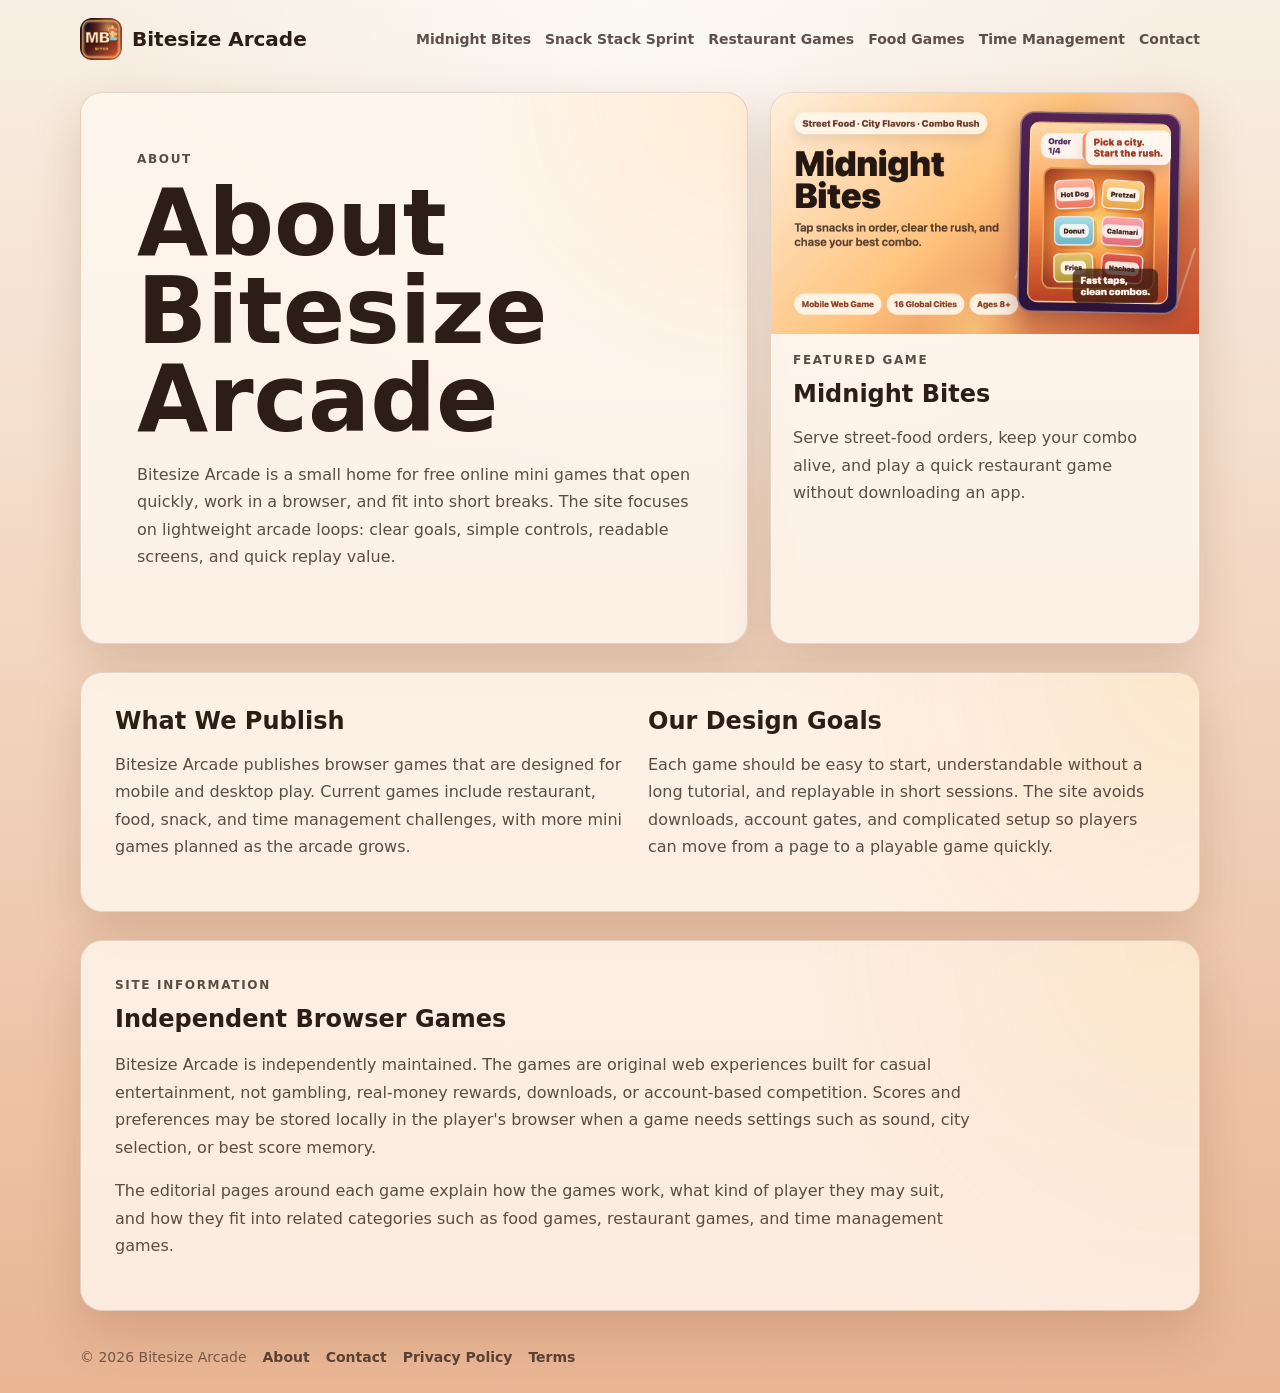
==== about/index.html @ bd2ee81a "Prepare site for AdSense review" ====
<!DOCTYPE html>
<html lang="en">
  <head>
    <meta charset="UTF-8" />
    <meta name="viewport" content="width=device-width, initial-scale=1, viewport-fit=cover" />
    <meta name="description" content="About Bitesize Arcade, a small browser game site focused on free online mini games that load quickly and play well on mobile and desktop." />
    <meta name="robots" content="index,follow" />
    <link rel="canonical" href="https://bitesizearcade.com/about/" />
    <meta property="og:title" content="About Bitesize Arcade" />
    <meta property="og:description" content="Learn about Bitesize Arcade, a free browser game site for quick restaurant, food, snack, and time management games." />
    <meta property="og:url" content="https://bitesizearcade.com/about/" />
    <meta property="og:site_name" content="Bitesize Arcade" />
    <title>About Bitesize Arcade</title>
    <link rel="icon" type="image/png" sizes="192x192" href="../assets/icons/icon-192.png" />
    <link rel="stylesheet" href="../styles.css?v=20260506arcade" />
    <link rel="stylesheet" href="../site.css?v=20260506arcade" />
  </head>
  <body class="site-page">
    <header class="site-header">
      <a class="site-logo" href="../"><img src="../assets/icons/icon-192.png" alt="" /><span>Bitesize Arcade</span></a>
      <nav class="site-nav" aria-label="Primary navigation">
        <a href="../midnight-bites/">Midnight Bites</a>
        <a href="../games/snack-stack-sprint/">Snack Stack Sprint</a>
        <a href="../restaurant-games/">Restaurant Games</a>
        <a href="../food-games/">Food Games</a>
        <a href="../time-management-games/">Time Management</a>
        <a href="../contact/">Contact</a>
      </nav>
    </header>

    <main class="site-main">
      <section class="site-hero category-hero">
        <div class="site-hero-copy">
          <p class="site-kicker">About</p>
          <h1>About Bitesize Arcade</h1>
          <p>
            Bitesize Arcade is a small home for free online mini games that open quickly, work in a browser, and fit into short breaks.
            The site focuses on lightweight arcade loops: clear goals, simple controls, readable screens, and quick replay value.
          </p>
        </div>
        <a class="featured-game" href="../midnight-bites/">
          <img src="../assets/social/share-cover.jpg" alt="Midnight Bites browser game preview" />
          <div>
            <p class="site-kicker">Featured Game</p>
            <h2>Midnight Bites</h2>
            <p>Serve street-food orders, keep your combo alive, and play a quick restaurant game without downloading an app.</p>
          </div>
        </a>
      </section>

      <section class="site-section editorial-section">
        <div>
          <h2>What We Publish</h2>
          <p>
            Bitesize Arcade publishes browser games that are designed for mobile and desktop play. Current games include restaurant,
            food, snack, and time management challenges, with more mini games planned as the arcade grows.
          </p>
        </div>
        <div>
          <h2>Our Design Goals</h2>
          <p>
            Each game should be easy to start, understandable without a long tutorial, and replayable in short sessions. The site avoids
            downloads, account gates, and complicated setup so players can move from a page to a playable game quickly.
          </p>
        </div>
      </section>

      <section class="site-section">
        <div class="section-head">
          <p class="site-kicker">Site Information</p>
          <h2>Independent Browser Games</h2>
        </div>
        <div class="long-copy">
          <p>
            Bitesize Arcade is independently maintained. The games are original web experiences built for casual entertainment, not
            gambling, real-money rewards, downloads, or account-based competition. Scores and preferences may be stored locally in the
            player's browser when a game needs settings such as sound, city selection, or best score memory.
          </p>
          <p>
            The editorial pages around each game explain how the games work, what kind of player they may suit, and how they fit into
            related categories such as food games, restaurant games, and time management games.
          </p>
        </div>
      </section>
    </main>

    <footer class="site-footer">
      <span>© 2026 Bitesize Arcade</span>
      <a href="../about/">About</a>
      <a href="../contact/">Contact</a>
      <a href="../docs/privacy.html">Privacy Policy</a>
      <a href="../docs/terms.html">Terms</a>
    </footer>
  </body>
</html>
---- styles.css ----
:root {
  color-scheme: light;
  --bg: #f7eadf;
  --bg-deep: #efc3a4;
  --ink: #2d1d17;
  --accent: #d95d39;
  --accent-deep: #a83f22;
  --gold: #f3b94f;
  --teal: #2f7f79;
  --card: rgba(255, 247, 238, 0.82);
  --line: rgba(72, 31, 19, 0.14);
  --shadow: 0 20px 50px rgba(102, 49, 21, 0.18);
}

* {
  box-sizing: border-box;
}

html,
body {
  min-height: 100%;
  overscroll-behavior: none;
  -webkit-text-size-adjust: 100%;
}

body {
  margin: 0;
  min-height: 100vh;
  min-height: 100svh;
  font-family: Inter, ui-sans-serif, system-ui, -apple-system, BlinkMacSystemFont, "Segoe UI", sans-serif;
  color: var(--ink);
  background:
    radial-gradient(circle at top, rgba(255, 255, 255, 0.65), transparent 35%),
    linear-gradient(180deg, #f8efe4 0%, #f3d7c2 45%, #e9b593 100%);
}

body[data-ui-mode="game"] {
  overflow: hidden;
  touch-action: none;
}

body[data-ui-mode="menu"] {
  overflow-x: hidden;
  overflow-y: auto;
  touch-action: pan-y;
}

body[data-health-open="true"] {
  overflow: hidden;
  touch-action: none;
}

.loading-screen,
.health-dialog,
.share-fallback-dialog {
  position: fixed;
  inset: 0;
  display: grid;
  place-items: center;
  padding: calc(18px + env(safe-area-inset-top)) calc(18px + env(safe-area-inset-right)) calc(18px + env(safe-area-inset-bottom)) calc(18px + env(safe-area-inset-left));
  z-index: 80;
  background:
    radial-gradient(circle at 50% 18%, rgba(255, 241, 215, 0.92), transparent 34%),
    linear-gradient(180deg, rgba(71, 34, 22, 0.26), rgba(71, 34, 22, 0.62));
}

.loading-screen {
  transition:
    opacity 220ms ease,
    visibility 220ms ease;
}

.loading-screen.is-hidden,
.health-dialog[aria-hidden="true"],
.share-fallback-dialog[aria-hidden="true"] {
  display: none;
  visibility: hidden;
  opacity: 0;
  pointer-events: none;
}

.loading-card,
.health-card,
.share-fallback-card {
  width: min(420px, 100%);
  border: 1px solid rgba(72, 31, 19, 0.12);
  border-radius: 24px;
  padding: 24px;
  background:
    radial-gradient(circle at top right, rgba(255, 185, 88, 0.26), transparent 32%),
    rgba(255, 248, 239, 0.96);
  box-shadow: 0 24px 60px rgba(72, 31, 19, 0.26);
  text-align: center;
}

.loading-kicker,
.health-kicker {
  margin: 0 0 10px;
  color: var(--accent-deep);
  font-size: 13px;
  font-weight: 800;
  letter-spacing: 0.16em;
}

.loading-card h1 {
  margin-bottom: 18px;
  font-size: clamp(42px, 13vw, 64px);
}

.loading-bar {
  height: 12px;
  padding: 2px;
  border-radius: 999px;
  background: rgba(72, 31, 19, 0.12);
  overflow: hidden;
}

.loading-bar span {
  display: block;
  width: 18%;
  height: 100%;
  border-radius: inherit;
  background: linear-gradient(90deg, var(--gold), var(--accent));
  animation: loadingSweep 1.1s ease-in-out infinite alternate;
}

.loading-text,
.health-card p,
.share-fallback-card p {
  margin: 14px 0 0;
  color: rgba(45, 29, 23, 0.76);
  font-size: 14px;
  line-height: 1.65;
}

.age-tip {
  display: inline-block;
  margin: 14px 0 0;
  padding: 7px 11px;
  border-radius: 999px;
  background: rgba(217, 93, 57, 0.12);
  color: var(--accent-deep);
  font-size: 12px;
  font-weight: 800;
}

.health-card {
  text-align: left;
}

.health-card h2,
.share-fallback-card h2 {
  font-family: inherit;
  font-size: 22px;
  line-height: 1.25;
  color: rgba(45, 29, 23, 0.94);
}

.age-notice {
  display: grid;
  gap: 6px;
  margin-top: 14px;
  padding: 13px 14px;
  border: 1px solid rgba(217, 93, 57, 0.22);
  border-radius: 16px;
  background: rgba(255, 238, 222, 0.76);
}

.age-notice strong {
  color: var(--accent-deep);
  font-size: 15px;
}

.age-notice span {
  color: rgba(45, 29, 23, 0.78);
  font-size: 13px;
  line-height: 1.55;
}

.health-actions {
  display: grid;
  grid-template-columns: 0.82fr 1.18fr;
  gap: 10px;
  margin-top: 18px;
}

.health-secondary-btn {
  background: linear-gradient(180deg, rgba(255, 241, 228, 0.96), rgba(229, 205, 186, 0.96));
  color: rgba(76, 37, 22, 0.9);
}

.share-fallback-card {
  text-align: left;
}

.share-fallback-card textarea {
  width: 100%;
  margin-top: 14px;
  padding: 12px;
  border: 1px solid rgba(72, 31, 19, 0.14);
  border-radius: 14px;
  color: var(--ink);
  background: rgba(255, 255, 255, 0.82);
  font: inherit;
  line-height: 1.45;
  resize: none;
}

.share-fallback-card button {
  margin-top: 14px;
}

@keyframes loadingSweep {
  from {
    width: 18%;
  }

  to {
    width: 100%;
  }
}

.app-shell {
  width: min(1320px, calc(100vw - 24px - env(safe-area-inset-left) - env(safe-area-inset-right)));
  margin: 0 auto;
  padding:
    calc(12px + env(safe-area-inset-top))
    0
    calc(18px + env(safe-area-inset-bottom));
}

.app-shell[data-ui-mode="menu"] {
  width: min(1180px, calc(100vw - 28px - env(safe-area-inset-left) - env(safe-area-inset-right)));
}

.app-shell[data-ui-mode="game"] {
  width: min(100vw - 12px - env(safe-area-inset-left) - env(safe-area-inset-right), 560px);
  padding-bottom: calc(8px + env(safe-area-inset-bottom));
}

.stage-layout {
  display: grid;
  grid-template-columns: minmax(360px, 1fr) 360px;
  gap: 18px;
  align-items: start;
}

.app-shell[data-ui-mode="game"] .stage-layout {
  grid-template-columns: 1fr;
}

.app-shell[data-ui-mode="menu"] .stage-layout {
  grid-template-columns: minmax(430px, 1.05fr) minmax(360px, 0.95fr);
  gap: 18px;
}

.hero-copy,
.control-card,
.side-panel {
  background: var(--card);
  backdrop-filter: blur(12px);
  border: 1px solid var(--line);
  box-shadow: var(--shadow);
}

.hero-copy {
  padding: 24px 26px 22px;
  border-radius: 28px;
  position: relative;
  overflow: hidden;
  background:
    radial-gradient(circle at top right, var(--hero-glow, rgba(255, 172, 67, 0.35)), transparent 34%),
    linear-gradient(155deg, var(--hero-top, rgba(255, 248, 238, 0.92)) 0%, var(--hero-bottom, rgba(247, 224, 200, 0.9)) 100%);
}

.hero-copy::after {
  content: "";
  position: absolute;
  inset: auto -30px -40px auto;
  width: 180px;
  height: 180px;
  border-radius: 999px;
  background: radial-gradient(circle, rgba(255, 172, 67, 0.38), transparent 70%);
}

.hero-copy::before {
  content: "";
  position: absolute;
  inset: 0;
  pointer-events: none;
  opacity: 0.26;
  background: linear-gradient(135deg, rgba(255, 255, 255, 0.34), transparent 42%);
}

.hero-copy[data-scene="harbor"]::before {
  background:
    linear-gradient(135deg, rgba(255, 255, 255, 0.32), transparent 42%),
    repeating-linear-gradient(180deg, rgba(255, 255, 255, 0.16) 0 2px, transparent 2px 18px);
}

.hero-copy[data-scene="lanterns"]::before {
  background:
    linear-gradient(135deg, rgba(255, 255, 255, 0.32), transparent 42%),
    radial-gradient(circle at 18% 18%, rgba(255, 196, 116, 0.3) 0 10px, transparent 10px 100%),
    radial-gradient(circle at 82% 22%, rgba(255, 196, 116, 0.24) 0 12px, transparent 12px 100%);
}

.hero-copy[data-scene="neon"]::before {
  background:
    linear-gradient(135deg, rgba(255, 255, 255, 0.26), transparent 42%),
    repeating-linear-gradient(135deg, rgba(255, 237, 204, 0.18) 0 8px, transparent 8px 18px);
}

.hero-copy[data-scene="courtyard"]::before,
.hero-copy[data-scene="alley"]::before {
  background:
    linear-gradient(135deg, rgba(255, 255, 255, 0.26), transparent 42%),
    repeating-linear-gradient(90deg, rgba(109, 63, 42, 0.12) 0 24px, transparent 24px 52px);
}

.hero-city-head {
  display: flex;
  justify-content: space-between;
  gap: 12px;
  align-items: center;
  margin-bottom: 10px;
}

.hero-city-pill,
.hero-scene-pill {
  margin: 0;
  padding: 8px 12px;
  border-radius: 999px;
  font-size: 12px;
  font-weight: 700;
}

.hero-city-pill {
  background: rgba(92, 45, 26, 0.12);
  color: rgba(69, 33, 20, 0.88);
}

.hero-scene-pill {
  background: rgba(255, 248, 238, 0.78);
  color: rgba(115, 62, 36, 0.9);
}

.eyebrow {
  margin: 0 0 10px;
  font-size: 13px;
  letter-spacing: 0.24em;
  text-transform: uppercase;
  color: rgba(45, 29, 23, 0.7);
}

h1,
h2 {
  margin: 0;
  font-family: inherit;
  font-weight: 800;
}

h1 {
  font-size: clamp(42px, 7vw, 74px);
  line-height: 0.95;
  margin-bottom: 12px;
}

.tagline {
  max-width: 640px;
  margin: 0;
  font-size: 16px;
  line-height: 1.7;
}

.hero-market-line {
  margin: 0 0 12px;
  font-size: 14px;
  line-height: 1.5;
  color: rgba(45, 29, 23, 0.78);
}

.hero-ingredient-strip {
  margin-top: 16px;
  display: grid;
  grid-template-columns: repeat(4, minmax(0, 1fr));
  gap: 10px;
}

.ingredient-mini {
  padding: 10px 8px 9px;
  border-radius: 18px;
  border: 1px solid rgba(255, 255, 255, 0.46);
  box-shadow: inset 0 1px 0 rgba(255, 255, 255, 0.3);
  text-align: center;
}

.ingredient-mini-emoji {
  display: block;
  font-size: 18px;
  margin-bottom: 4px;
}

.ingredient-mini-name {
  display: block;
  font-size: 12px;
  line-height: 1.3;
  font-weight: 700;
}

.control-card {
  border-radius: 28px;
  padding: 20px;
  display: flex;
  flex-direction: column;
  gap: 12px;
  background:
    radial-gradient(circle at top right, var(--control-glow, rgba(255, 189, 98, 0.26)), transparent 28%),
    linear-gradient(180deg, var(--control-top, rgba(255, 248, 239, 0.94)) 0%, var(--control-bottom, rgba(250, 234, 219, 0.9)) 100%);
}

.control-card label,
.panel-block h2 {
  font-size: 14px;
  letter-spacing: 0.08em;
  text-transform: uppercase;
  color: rgba(45, 29, 23, 0.72);
}

select,
button {
  width: 100%;
  border: 0;
  border-radius: 18px;
  font: inherit;
}

select {
  padding: 13px 15px;
  background: rgba(255, 255, 255, 0.82);
  box-shadow: inset 0 0 0 1px rgba(72, 31, 19, 0.12);
}

.button-row {
  display: grid;
  grid-template-columns: 1fr 1fr;
  gap: 10px;
}

button {
  padding: 14px 16px;
  cursor: pointer;
  font-weight: 700;
  color: #fff8f1;
  touch-action: manipulation;
  background: linear-gradient(180deg, var(--accent), var(--accent-deep));
  box-shadow: 0 14px 30px rgba(183, 83, 47, 0.28);
  transition:
    transform 140ms ease,
    box-shadow 140ms ease,
    opacity 140ms ease;
}

button:hover {
  transform: translateY(-1px);
  box-shadow: 0 18px 34px rgba(183, 83, 47, 0.32);
}

button:active {
  transform: translateY(1px);
}

button[disabled] {
  cursor: default;
  opacity: 0.45;
  transform: none;
  box-shadow: none;
}

.status-line {
  margin: 2px 2px 0;
  min-height: 42px;
  font-size: 14px;
  line-height: 1.5;
  color: rgba(45, 29, 23, 0.78);
}

.city-preview-card {
  padding: 14px;
  border-radius: 22px;
  background: rgba(255, 252, 247, 0.76);
  border: 1px solid rgba(72, 31, 19, 0.08);
  display: grid;
  gap: 12px;
}

.city-preview-head {
  display: flex;
  justify-content: space-between;
  gap: 10px;
  align-items: flex-start;
}

.city-preview-title,
.city-preview-subtitle {
  margin: 0;
}

.city-preview-title {
  font-size: 15px;
  font-weight: 800;
  color: rgba(45, 29, 23, 0.9);
}

.city-preview-subtitle {
  margin-top: 4px;
  font-size: 12px;
  line-height: 1.5;
  color: rgba(45, 29, 23, 0.7);
}

.city-preview-scene {
  flex-shrink: 0;
  padding: 7px 11px;
  border-radius: 999px;
  background: rgba(217, 93, 57, 0.12);
  color: var(--accent-deep);
  font-size: 12px;
  font-weight: 700;
}

.city-preview-items {
  display: grid;
  grid-template-columns: repeat(2, minmax(0, 1fr));
  gap: 10px;
}

.city-preview-item {
  display: grid;
  grid-template-columns: 28px 1fr;
  gap: 10px;
  align-items: center;
  padding: 10px 12px;
  border-radius: 18px;
  border: 1px solid rgba(255, 255, 255, 0.42);
}

.city-preview-icon {
  width: 28px;
  height: 28px;
  border-radius: 14px;
  display: grid;
  place-items: center;
  font-size: 15px;
  font-weight: 800;
  color: rgba(53, 27, 18, 0.84);
  background: rgba(255, 255, 255, 0.42);
}

.city-preview-text {
  display: grid;
  gap: 2px;
}

.city-preview-name,
.city-preview-note {
  margin: 0;
}

.city-preview-name {
  font-size: 13px;
  font-weight: 700;
  color: rgba(45, 29, 23, 0.86);
}

.city-preview-note {
  font-size: 11px;
  color: rgba(45, 29, 23, 0.62);
}

.canvas-frame {
  position: relative;
  display: grid;
  place-items: center;
  min-height: calc(100vh - 36px);
  min-height: calc(100svh - 36px);
}

.app-shell[data-ui-mode="menu"] .canvas-frame {
  width: 0;
  height: 0;
  min-height: 0;
  overflow: visible;
  justify-self: stretch;
  place-items: start end;
}

.app-shell[data-ui-mode="menu"] canvas,
.app-shell[data-ui-mode="menu"] .canvas-hud {
  display: none;
}

.app-shell[data-ui-mode="menu"] .floating-audio-panel {
  position: fixed;
  top: calc(14px + env(safe-area-inset-top));
  left: 50%;
  right: auto;
  width: min(420px, calc(100vw - 20px - env(safe-area-inset-left) - env(safe-area-inset-right)));
  z-index: 30;
  transform: translate(-50%, -8px) scale(0.98);
}

.app-shell[data-ui-mode="menu"] #canvas-frame[data-audio-open="true"] .floating-audio-panel {
  transform: translate(-50%, 0) scale(1);
}

.app-shell[data-ui-mode="game"] .canvas-frame {
  width: fit-content;
  max-width: 100%;
  justify-self: center;
  place-items: center;
  align-content: start;
  min-height: calc(100vh - 20px);
  min-height: calc(100svh - 20px);
}

.canvas-hud {
  position: absolute;
  inset: 18px 18px auto 18px;
  display: flex;
  justify-content: space-between;
  align-items: flex-start;
  gap: 12px;
  z-index: 4;
  pointer-events: none;
}

.app-shell[data-ui-mode="menu"] .canvas-hud {
  display: none;
}

.hud-right {
  display: flex;
  gap: 10px;
  justify-content: flex-end;
}

.hud-btn {
  width: auto;
  min-width: 88px;
  padding: 12px 16px;
  border-radius: 999px;
  font-size: 14px;
  line-height: 1;
  pointer-events: auto;
  box-shadow: 0 14px 28px rgba(69, 33, 20, 0.18);
}

.hud-btn-left {
  min-width: 92px;
}

.hud-btn-audio {
  background: linear-gradient(180deg, rgba(255, 247, 238, 0.96), rgba(242, 222, 206, 0.94));
  color: rgba(76, 37, 22, 0.9);
}

.hud-btn-audio[data-open="true"] {
  background: linear-gradient(180deg, #7f4c37, #5d3424);
  color: #fff7ef;
}

.hud-btn-menu {
  background: linear-gradient(180deg, rgba(255, 241, 228, 0.96), rgba(238, 209, 185, 0.94));
  color: rgba(76, 37, 22, 0.9);
}

.floating-audio-panel {
  position: absolute;
  top: 74px;
  right: 18px;
  width: min(320px, calc(100% - 36px));
  display: grid;
  gap: 12px;
  padding: 16px;
  border-radius: 24px;
  background: rgba(255, 249, 242, 0.95);
  border: 1px solid rgba(72, 31, 19, 0.1);
  box-shadow: 0 22px 46px rgba(72, 31, 19, 0.18);
  backdrop-filter: blur(14px);
  z-index: 5;
  opacity: 0;
  transform: translateY(-8px) scale(0.98);
  pointer-events: none;
  transition:
    opacity 160ms ease,
    transform 160ms ease;
}

#canvas-frame[data-audio-open="true"] .floating-audio-panel {
  opacity: 1;
  transform: translateY(0) scale(1);
  pointer-events: auto;
}

.audio-utility-row {
  display: grid;
  grid-template-columns: 1fr 1fr;
  gap: 10px;
}

.panel-utility-btn {
  padding: 12px 14px;
  border-radius: 16px;
  font-size: 14px;
}

.revive-utility-btn {
  margin-top: 2px;
}

canvas {
  width: auto;
  max-width: 100%;
  height: min(calc(100vh - 36px), 920px);
  height: min(calc(100svh - 36px), 920px);
  aspect-ratio: 900 / 1380;
  display: block;
  border-radius: 34px;
  box-shadow: var(--shadow);
  background: linear-gradient(180deg, #fadfc7 0%, #f4be89 100%);
  touch-action: none;
  user-select: none;
  -webkit-user-select: none;
}

.side-stack {
  display: grid;
  gap: 18px;
}

.app-shell[data-ui-mode="menu"] .side-stack {
  width: 100%;
  max-width: none;
  justify-self: center;
  grid-column: 1 / -1;
  grid-template-columns: minmax(430px, 1.05fr) minmax(360px, 0.95fr);
  align-items: start;
}

.app-shell[data-ui-mode="menu"] .hero-copy {
  min-height: 0;
}

.app-shell[data-ui-mode="menu"] .control-card {
  align-self: stretch;
}

.app-shell[data-ui-mode="menu"] .side-panel {
  grid-column: 1 / -1;
}

.app-shell[data-ui-mode="game"] .side-stack {
  display: none;
}

.side-panel {
  border-radius: 28px;
  padding: 18px;
  display: grid;
  gap: 14px;
}

.panel-block {
  padding: 16px;
  border-radius: 22px;
  background: rgba(255, 250, 245, 0.82);
  border: 1px solid rgba(72, 31, 19, 0.08);
}

.panel-block p {
  margin: 10px 0 0;
  line-height: 1.7;
  font-size: 14px;
}

.audio-panel {
  gap: 12px;
}

.audio-preset-group {
  display: grid;
  grid-template-columns: 1fr 1fr;
  gap: 8px;
}

.preset-btn {
  padding: 11px 12px;
  border-radius: 14px;
  font-size: 13px;
  box-shadow: 0 8px 20px rgba(183, 83, 47, 0.12);
  background: linear-gradient(180deg, rgba(255, 241, 228, 0.92), rgba(238, 209, 185, 0.92));
  color: rgba(81, 40, 23, 0.82);
}

.preset-btn[data-active="true"] {
  color: #fff7ef;
  background: linear-gradient(180deg, var(--accent), var(--accent-deep));
  box-shadow: 0 14px 28px rgba(183, 83, 47, 0.24);
}

.audio-preset-hint {
  margin: 0;
  min-height: 44px;
  font-size: 13px;
  line-height: 1.6;
  color: rgba(45, 29, 23, 0.76);
}

.audio-panel-head {
  display: flex;
  align-items: center;
  justify-content: space-between;
  gap: 10px;
}

.audio-state-pill {
  padding: 6px 10px;
  border-radius: 999px;
  background: rgba(217, 93, 57, 0.1);
  color: var(--accent-deep);
  font-size: 12px;
  font-weight: 700;
}

.audio-control {
  display: grid;
  gap: 8px;
}

.audio-control-head {
  display: flex;
  justify-content: space-between;
  align-items: center;
  gap: 10px;
  font-size: 14px;
  font-weight: 700;
  color: rgba(45, 29, 23, 0.84);
}

.audio-control-row {
  display: grid;
  grid-template-columns: 1fr 72px;
  gap: 10px;
  align-items: center;
}

.audio-control input[type="range"] {
  width: 100%;
  margin: 0;
  accent-color: var(--accent);
}

.mini-btn {
  width: 72px;
  padding: 10px 12px;
  border-radius: 14px;
  font-size: 14px;
  box-shadow: 0 8px 20px rgba(183, 83, 47, 0.16);
}

.mini-btn[data-muted="true"] {
  background: linear-gradient(180deg, #bca79a, #8a7365);
}

.audio-diagnostics {
  margin-top: 2px;
  min-height: 56px;
  font-size: 13px;
  line-height: 1.6;
  color: rgba(45, 29, 23, 0.74);
}

.leaderboard {
  list-style: none;
  margin: 12px 0 0;
  padding: 0;
  display: grid;
  gap: 10px;
}

.leaderboard li {
  display: grid;
  grid-template-columns: auto 1fr auto;
  gap: 10px;
  align-items: center;
  padding: 12px 14px;
  border-radius: 16px;
  background: linear-gradient(180deg, rgba(255, 237, 216, 0.9), rgba(255, 249, 242, 0.9));
  font-size: 14px;
}

.leaderboard .rank {
  width: 26px;
  height: 26px;
  border-radius: 13px;
  display: grid;
  place-items: center;
  font-weight: 700;
  background: rgba(217, 93, 57, 0.12);
  color: var(--accent-deep);
}

.leaderboard .score {
  font-weight: 700;
  color: var(--teal);
}

.legal-links {
  display: flex;
  justify-content: center;
  gap: 14px;
  padding: 2px 0 0;
  font-size: 13px;
}

.legal-links a {
  color: rgba(45, 29, 23, 0.64);
  text-decoration: none;
}

.legal-links a:hover {
  color: var(--accent-deep);
  text-decoration: underline;
}

@media (max-width: 1024px) {
  .stage-layout {
    grid-template-columns: 1fr;
  }

  .app-shell {
    width: min(100vw - 16px - env(safe-area-inset-left) - env(safe-area-inset-right), 760px);
    padding-top: calc(12px + env(safe-area-inset-top));
  }

  .side-stack {
    order: -1;
  }

  .app-shell[data-ui-mode="game"] .side-stack {
    display: none;
  }

  .canvas-frame {
    min-height: auto;
  }

  canvas {
    width: 100%;
    height: auto;
  }
}

@media (max-width: 640px) {
  body {
    background:
      radial-gradient(circle at top, rgba(255, 255, 255, 0.72), transparent 32%),
      linear-gradient(180deg, #faf0e7 0%, #f1cfb7 52%, #e5b18e 100%);
  }

  .app-shell,
  .app-shell[data-ui-mode="menu"],
  .app-shell[data-ui-mode="game"] {
    width: calc(100vw - 12px - env(safe-area-inset-left) - env(safe-area-inset-right));
  }

  .app-shell[data-ui-mode="menu"] .stage-layout,
  .app-shell[data-ui-mode="menu"] .side-stack {
    grid-template-columns: 1fr;
    gap: 10px;
  }

  .app-shell[data-ui-mode="game"] {
    width: calc(100vw - env(safe-area-inset-left) - env(safe-area-inset-right));
    padding:
      calc(6px + env(safe-area-inset-top))
      0
      calc(6px + env(safe-area-inset-bottom));
  }

  .app-shell[data-ui-mode="menu"] {
    padding:
      calc(8px + env(safe-area-inset-top))
      0
      calc(12px + env(safe-area-inset-bottom));
  }

  .button-row {
    grid-template-columns: 1fr;
  }

  .audio-utility-row {
    grid-template-columns: 1fr;
  }

  .hero-ingredient-strip,
  .city-preview-items {
    grid-template-columns: 1fr 1fr;
  }

  .hero-copy,
  .control-card,
  .side-panel {
    border-radius: 24px;
    box-shadow: 0 16px 34px rgba(102, 49, 21, 0.14);
  }

  canvas {
    width: min(
      calc(100vw - env(safe-area-inset-left) - env(safe-area-inset-right)),
      calc((100svh - 72px - env(safe-area-inset-top) - env(safe-area-inset-bottom)) * 900 / 1380)
    );
    border-radius: 24px;
    height: auto;
    max-height: none;
  }

  .app-shell[data-ui-mode="game"] .canvas-frame {
    width: 100%;
    min-height: calc(100vh - 8px - env(safe-area-inset-top) - env(safe-area-inset-bottom));
    min-height: calc(100svh - 12px - env(safe-area-inset-top) - env(safe-area-inset-bottom));
    align-content: start;
    gap: 8px;
  }

  .canvas-hud {
    position: static;
    width: min(
      calc(100vw - env(safe-area-inset-left) - env(safe-area-inset-right)),
      calc((100svh - 72px - env(safe-area-inset-top) - env(safe-area-inset-bottom)) * 900 / 1380)
    );
    gap: 8px;
    order: -1;
  }

  .hud-btn {
    min-width: 68px;
    padding: 10px 11px;
    font-size: 12px;
    box-shadow: 0 10px 18px rgba(69, 33, 20, 0.16);
  }

  .hud-right {
    gap: 8px;
    flex-wrap: wrap;
    max-width: min(72vw, 260px);
    justify-content: flex-end;
  }

  .floating-audio-panel {
    top: calc(56px + env(safe-area-inset-top));
    right: 10px;
    width: calc(100% - 20px);
    border-radius: 20px;
    max-height: calc(100vh - 82px - env(safe-area-inset-top) - env(safe-area-inset-bottom));
    overflow: auto;
  }

  .app-shell[data-ui-mode="menu"] .floating-audio-panel {
    top: calc(12px + env(safe-area-inset-top));
    left: 50%;
    right: auto;
    width: calc(100% - 12px - env(safe-area-inset-left) - env(safe-area-inset-right));
  }

  .side-stack {
    gap: 10px;
  }

  .app-shell[data-ui-mode="menu"] .hero-copy {
    padding: 14px 16px;
    border-radius: 20px;
  }

  .app-shell[data-ui-mode="menu"] .hero-city-head {
    margin-bottom: 8px;
  }

  .app-shell[data-ui-mode="menu"] .hero-city-pill,
  .app-shell[data-ui-mode="menu"] .hero-scene-pill {
    padding: 7px 10px;
    font-size: 11px;
  }

  .app-shell[data-ui-mode="menu"] .eyebrow {
    margin-bottom: 6px;
    font-size: 12px;
    letter-spacing: 0.14em;
  }

  .app-shell[data-ui-mode="menu"] h1 {
    margin-bottom: 8px;
    font-size: clamp(38px, 14vw, 52px);
  }

  .app-shell[data-ui-mode="menu"] .hero-market-line {
    margin-bottom: 0;
    font-size: 13px;
  }

  .app-shell[data-ui-mode="menu"] .tagline,
  .app-shell[data-ui-mode="menu"] .hero-ingredient-strip {
    display: none;
  }

  .control-card,
  .side-panel {
    padding: 16px;
  }

  .app-shell[data-ui-mode="menu"] .control-card {
    gap: 9px;
    padding: 13px;
    border-radius: 20px;
  }

  .app-shell[data-ui-mode="menu"] .city-preview-card {
    display: none;
  }

  .app-shell[data-ui-mode="menu"] .button-row {
    grid-template-columns: 1fr;
    gap: 8px;
  }

  .app-shell[data-ui-mode="menu"] #start-btn {
    min-height: 54px;
    border-radius: 18px;
    font-size: 17px;
  }

  .app-shell[data-ui-mode="menu"] #menu-audio-btn {
    min-height: 44px;
    padding: 11px 14px;
    border-radius: 16px;
    background: linear-gradient(180deg, rgba(255, 241, 228, 0.96), rgba(238, 209, 185, 0.94));
    color: rgba(76, 37, 22, 0.9);
  }

  .app-shell[data-ui-mode="menu"] .status-line {
    display: none;
  }

  .app-shell[data-ui-mode="menu"] .side-panel {
    padding: 12px;
    border-radius: 20px;
  }

  .app-shell[data-ui-mode="menu"] .panel-block {
    padding: 12px;
    border-radius: 16px;
  }

  .app-shell[data-ui-mode="menu"] .panel-block p {
    font-size: 13px;
    line-height: 1.55;
  }

  h1 {
    font-size: clamp(34px, 11vw, 54px);
  }

  .tagline {
    font-size: 15px;
    line-height: 1.6;
  }

  .status-line {
    min-height: 0;
    font-size: 13px;
  }

  .loading-card,
  .health-card {
    padding: 22px 18px;
    border-radius: 22px;
  }

  .health-actions {
    grid-template-columns: 1fr;
  }
}

@media (max-width: 380px) {
  .hero-copy {
    padding: 18px 14px 16px;
  }

  .control-card,
  .side-panel {
    padding: 14px;
  }

  .hud-btn {
    min-width: 58px;
    padding: 9px 9px;
    font-size: 11px;
  }

  .hud-right {
    gap: 6px;
    max-width: 230px;
  }
}

@media (orientation: landscape) and (max-height: 520px) {
  .app-shell[data-ui-mode="game"] {
    padding:
      max(4px, env(safe-area-inset-top))
      max(8px, env(safe-area-inset-right))
      max(4px, env(safe-area-inset-bottom))
      max(8px, env(safe-area-inset-left));
  }

  .app-shell[data-ui-mode="game"] .canvas-frame {
    min-height: calc(100vh - 8px - env(safe-area-inset-top) - env(safe-area-inset-bottom));
    min-height: calc(100svh - 8px - env(safe-area-inset-top) - env(safe-area-inset-bottom));
    grid-template-columns: auto auto;
    justify-content: center;
    align-content: center;
  }

  canvas {
    width: auto;
    height: calc(100vh - 8px - env(safe-area-inset-top) - env(safe-area-inset-bottom));
    height: calc(100svh - 8px - env(safe-area-inset-top) - env(safe-area-inset-bottom));
  }

  .canvas-hud {
    position: absolute;
    inset: max(6px, env(safe-area-inset-top)) 8px auto 8px;
    width: auto;
    order: initial;
  }
}

.site-page {
  overflow-x: hidden;
  overflow-y: auto;
  touch-action: pan-y;
}

.site-header,
.site-main,
.site-footer {
  width: min(1120px, calc(100vw - 32px));
  margin: 0 auto;
}

.site-header {
  display: flex;
  align-items: center;
  justify-content: space-between;
  gap: 18px;
  padding: 18px 0 10px;
}

.site-logo {
  display: inline-flex;
  align-items: center;
  gap: 10px;
  color: var(--ink);
  font-size: 20px;
  font-weight: 900;
  text-decoration: none;
}

.site-logo img {
  width: 42px;
  height: 42px;
  border-radius: 12px;
}

.site-nav {
  display: flex;
  align-items: center;
  gap: 14px;
  flex-wrap: wrap;
}

.site-nav a,
.site-footer a {
  color: rgba(45, 29, 23, 0.76);
  font-size: 14px;
  font-weight: 800;
  text-decoration: none;
}

.site-main {
  display: grid;
  gap: 28px;
  padding: 22px 0 38px;
}

.site-hero {
  display: grid;
  grid-template-columns: minmax(0, 1fr) minmax(320px, 430px);
  gap: 22px;
  align-items: stretch;
}

.site-hero-copy,
.featured-game,
.site-section {
  border: 1px solid var(--line);
  border-radius: 22px;
  background:
    radial-gradient(circle at top right, rgba(255, 196, 109, 0.2), transparent 34%),
    rgba(255, 247, 238, 0.82);
  box-shadow: var(--shadow);
}

.site-hero-copy {
  padding: clamp(28px, 5vw, 56px);
}

.site-kicker {
  margin: 0 0 10px;
  color: var(--accent-deep);
  font-size: 12px;
  font-weight: 900;
  letter-spacing: 0.14em;
  text-transform: uppercase;
}

.site-hero h1,
.site-section h2,
.featured-game h2,
.category-card h3 {
  margin: 0;
  letter-spacing: 0;
}

.site-hero h1 {
  max-width: 760px;
  font-size: clamp(48px, 9vw, 92px);
  line-height: 0.96;
}

.site-hero p,
.site-section p,
.featured-game p,
.category-card p {
  color: rgba(45, 29, 23, 0.78);
  line-height: 1.72;
}

.site-actions {
  display: flex;
  gap: 12px;
  flex-wrap: wrap;
  margin-top: 24px;
}

.site-primary-link,
.site-secondary-link {
  display: inline-flex;
  align-items: center;
  justify-content: center;
  min-height: 48px;
  padding: 0 18px;
  border-radius: 14px;
  font-weight: 900;
  text-decoration: none;
}

.site-primary-link {
  color: #fff8ee;
  background: linear-gradient(180deg, var(--accent), var(--accent-deep));
}

.site-secondary-link {
  border: 1px solid var(--line);
  color: var(--ink);
  background: rgba(255, 255, 255, 0.62);
}

.featured-game {
  display: grid;
  align-content: start;
  gap: 16px;
  overflow: hidden;
  color: var(--ink);
  text-decoration: none;
}

.featured-game img {
  display: block;
  width: 100%;
  aspect-ratio: 16 / 9;
  object-fit: cover;
}

.featured-game div {
  padding: 0 22px 22px;
}

.site-section {
  padding: clamp(22px, 4vw, 34px);
}

.section-head {
  margin-bottom: 18px;
}

.category-grid,
.editorial-section {
  display: grid;
  grid-template-columns: repeat(3, minmax(0, 1fr));
  gap: 16px;
}

.editorial-section {
  grid-template-columns: repeat(2, minmax(0, 1fr));
}

.category-card {
  display: grid;
  gap: 8px;
  min-height: 168px;
  padding: 20px;
  border: 1px solid var(--line);
  border-radius: 16px;
  color: var(--ink);
  background: rgba(255, 255, 255, 0.52);
  text-decoration: none;
}

.category-hero .site-hero-copy {
  min-height: 360px;
}

.site-footer {
  display: flex;
  gap: 16px;
  flex-wrap: wrap;
  padding: 0 0 28px;
  color: rgba(45, 29, 23, 0.62);
  font-size: 14px;
}

.game-seo-block {
  background: rgba(255, 255, 255, 0.38);
}

@media (max-width: 840px) {
  .site-header {
    align-items: flex-start;
    flex-direction: column;
  }

  .site-hero,
  .category-grid,
  .editorial-section {
    grid-template-columns: 1fr;
  }

  .site-hero h1 {
    font-size: clamp(46px, 14vw, 72px);
  }
}
---- site.css ----
.site-page {
  overflow-x: hidden;
  overflow-y: auto;
  touch-action: pan-y;
}

.site-header,
.site-main,
.site-footer {
  width: min(1120px, calc(100vw - 32px));
  margin: 0 auto;
}

.site-header {
  display: flex;
  align-items: center;
  justify-content: space-between;
  gap: 18px;
  padding: 18px 0 10px;
}

.site-logo {
  display: inline-flex;
  align-items: center;
  gap: 10px;
  color: var(--ink);
  font-size: 20px;
  font-weight: 900;
  text-decoration: none;
}

.site-logo img {
  width: 42px;
  height: 42px;
  border-radius: 12px;
}

.site-nav {
  display: flex;
  align-items: center;
  gap: 14px;
  flex-wrap: wrap;
}

.site-nav a,
.site-footer a,
.text-link {
  color: rgba(45, 29, 23, 0.76);
  font-size: 14px;
  font-weight: 800;
  text-decoration: none;
}

.site-main {
  display: grid;
  gap: 28px;
  padding: 22px 0 38px;
}

.site-hero {
  display: grid;
  grid-template-columns: minmax(0, 1fr) minmax(320px, 430px);
  gap: 22px;
  align-items: stretch;
}

.site-hero-copy,
.featured-game,
.site-section {
  border: 1px solid var(--line);
  border-radius: 22px;
  background: radial-gradient(circle at top right, rgba(255, 196, 109, 0.2), transparent 34%), rgba(255, 247, 238, 0.82);
  box-shadow: var(--shadow);
}

.site-hero-copy {
  padding: clamp(28px, 5vw, 56px);
}

.site-kicker {
  margin: 0 0 10px;
  color: var(--accent-deep);
  font-size: 12px;
  font-weight: 900;
  letter-spacing: 0.14em;
  text-transform: uppercase;
}

.site-hero h1,
.site-section h2,
.featured-game h2,
.category-card h3 {
  margin: 0;
  letter-spacing: 0;
}

.site-hero h1 {
  max-width: 760px;
  font-size: clamp(48px, 9vw, 92px);
  line-height: 0.96;
}

.site-hero p,
.site-section p,
.featured-game p,
.category-card p {
  color: rgba(45, 29, 23, 0.78);
  line-height: 1.72;
}

.site-actions {
  display: flex;
  gap: 12px;
  flex-wrap: wrap;
  margin-top: 24px;
}

.site-primary-link,
.site-secondary-link {
  display: inline-flex;
  align-items: center;
  justify-content: center;
  min-height: 48px;
  padding: 0 18px;
  border-radius: 14px;
  font-weight: 900;
  text-decoration: none;
}

.site-primary-link {
  color: #fff8ee;
  background: linear-gradient(180deg, var(--accent), var(--accent-deep));
}

.site-secondary-link {
  border: 1px solid var(--line);
  color: var(--ink);
  background: rgba(255, 255, 255, 0.62);
}

.featured-game {
  display: grid;
  align-content: start;
  gap: 16px;
  overflow: hidden;
  color: var(--ink);
  text-decoration: none;
}

.featured-game img {
  display: block;
  width: 100%;
  aspect-ratio: 16 / 9;
  object-fit: cover;
}

.featured-game div {
  padding: 0 22px 22px;
}

.site-section {
  padding: clamp(22px, 4vw, 34px);
}

.section-head {
  margin-bottom: 18px;
}

.category-grid,
.editorial-section,
.faq-list {
  display: grid;
  grid-template-columns: repeat(3, minmax(0, 1fr));
  gap: 16px;
}

.editorial-section {
  grid-template-columns: repeat(2, minmax(0, 1fr));
}

.faq-list {
  grid-template-columns: repeat(3, minmax(0, 1fr));
}

.category-card {
  display: grid;
  gap: 8px;
  min-height: 168px;
  padding: 20px;
  border: 1px solid var(--line);
  border-radius: 16px;
  color: var(--ink);
  background: rgba(255, 255, 255, 0.52);
  text-decoration: none;
}

.long-copy {
  max-width: 860px;
}

.faq-list div {
  padding: 18px;
  border: 1px solid var(--line);
  border-radius: 16px;
  background: rgba(255, 255, 255, 0.48);
}

.faq-list h3,
.game-seo-block h3 {
  margin: 0 0 8px;
  font-size: 17px;
}

.faq-list p,
.game-seo-block h3 + p {
  margin-top: 0;
}

.category-hero .site-hero-copy {
  min-height: 360px;
}

.site-footer {
  display: flex;
  gap: 16px;
  flex-wrap: wrap;
  padding: 0 0 28px;
  color: rgba(45, 29, 23, 0.62);
  font-size: 14px;
}

.game-seo-block {
  background: rgba(255, 255, 255, 0.38);
}

@media (max-width: 840px) {
  .site-header {
    align-items: flex-start;
    flex-direction: column;
  }

  .site-hero,
  .category-grid,
  .editorial-section,
  .faq-list {
    grid-template-columns: 1fr;
  }

  .site-hero h1 {
    font-size: clamp(46px, 14vw, 72px);
  }
}
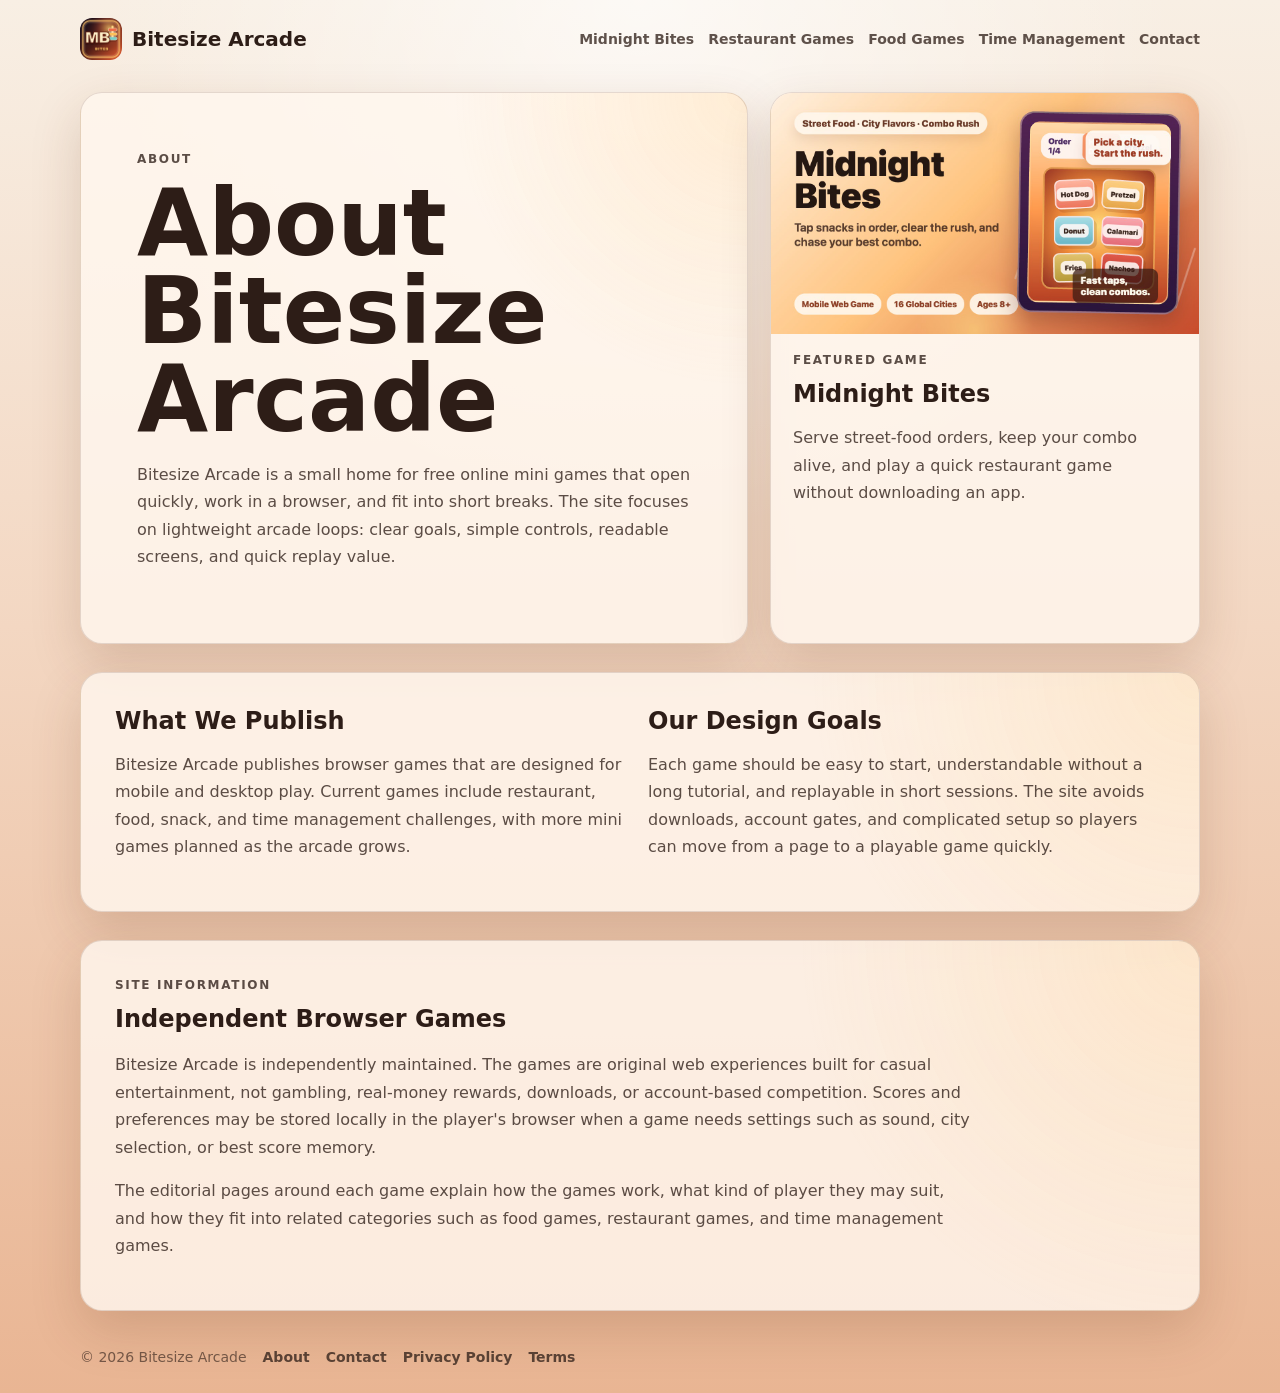
==== commit 8f64ab6b: "Remove Snack Stack Sprint game" ====
--- a/about/index.html
+++ b/about/index.html
@@ -20,7 +20,6 @@
       <a class="site-logo" href="../"><img src="../assets/icons/icon-192.png" alt="" /><span>Bitesize Arcade</span></a>
       <nav class="site-nav" aria-label="Primary navigation">
         <a href="../midnight-bites/">Midnight Bites</a>
-        <a href="../games/snack-stack-sprint/">Snack Stack Sprint</a>
         <a href="../restaurant-games/">Restaurant Games</a>
         <a href="../food-games/">Food Games</a>
         <a href="../time-management-games/">Time Management</a>
